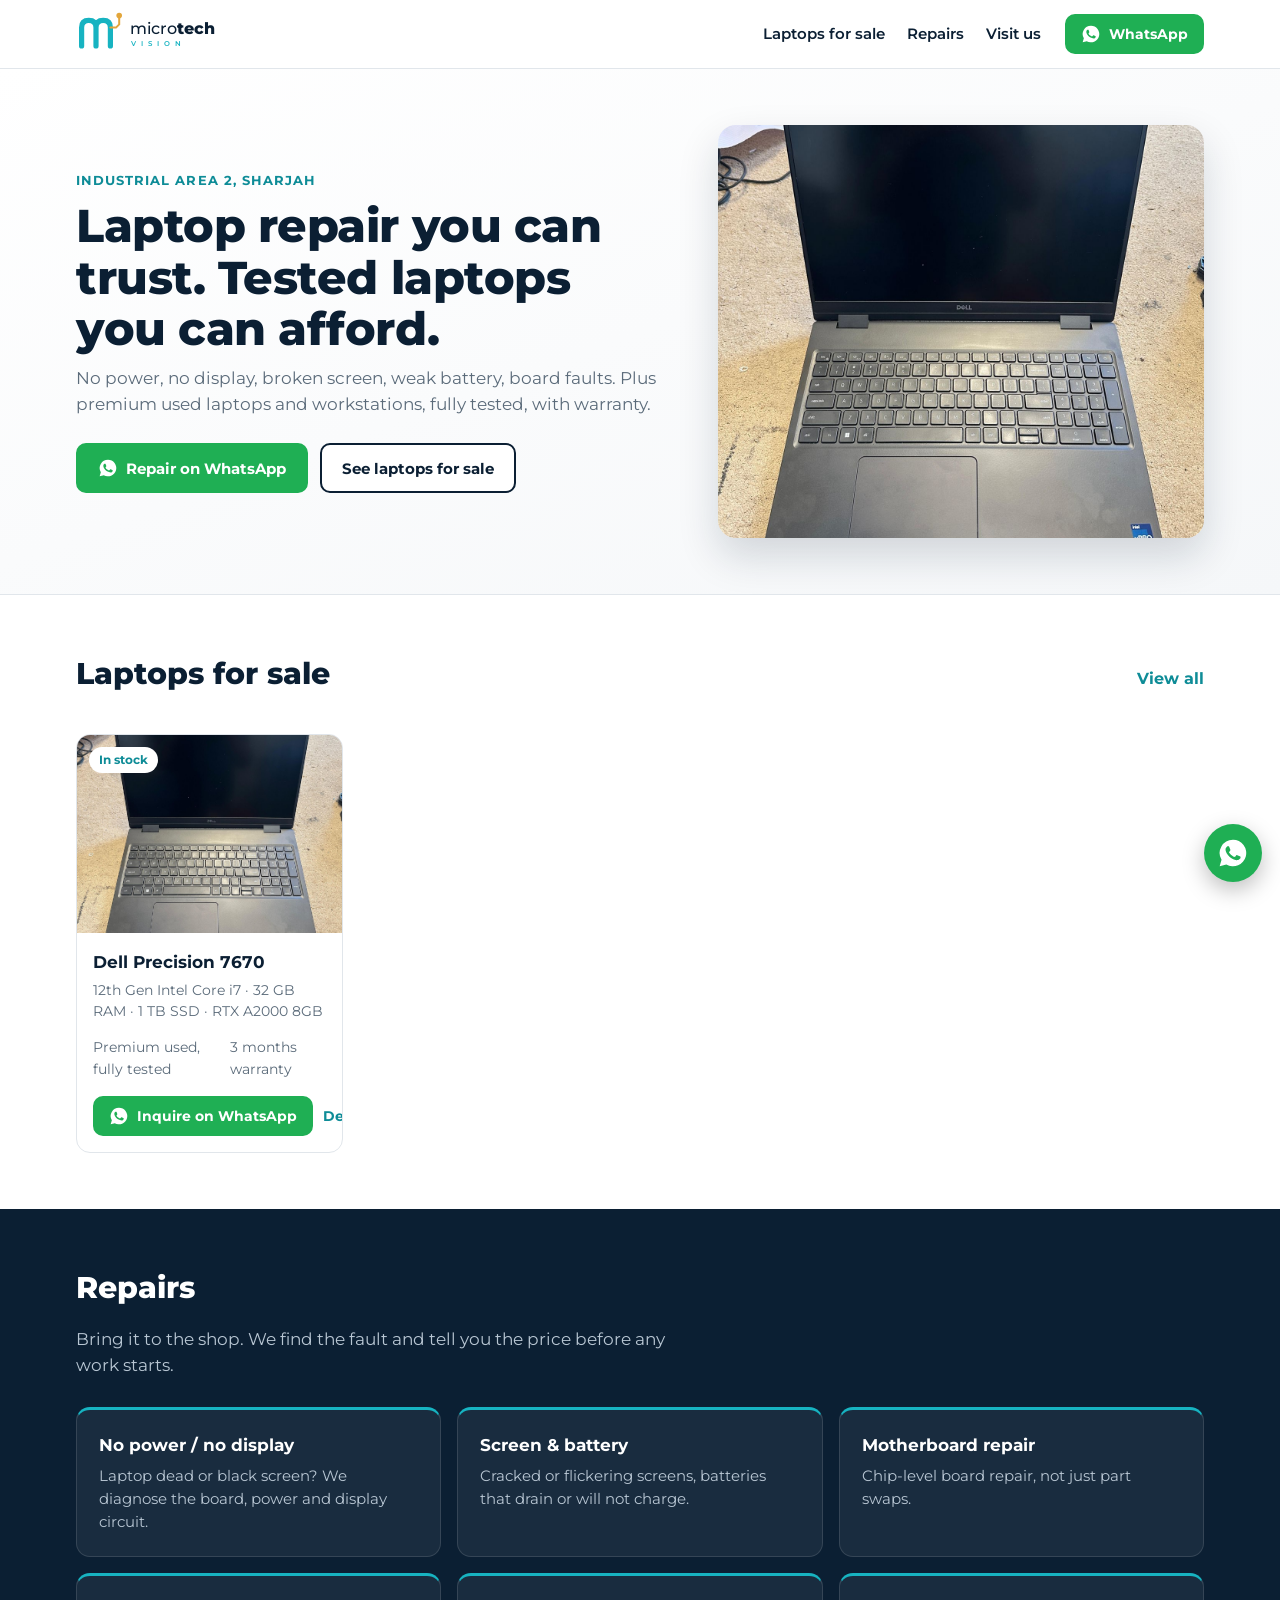
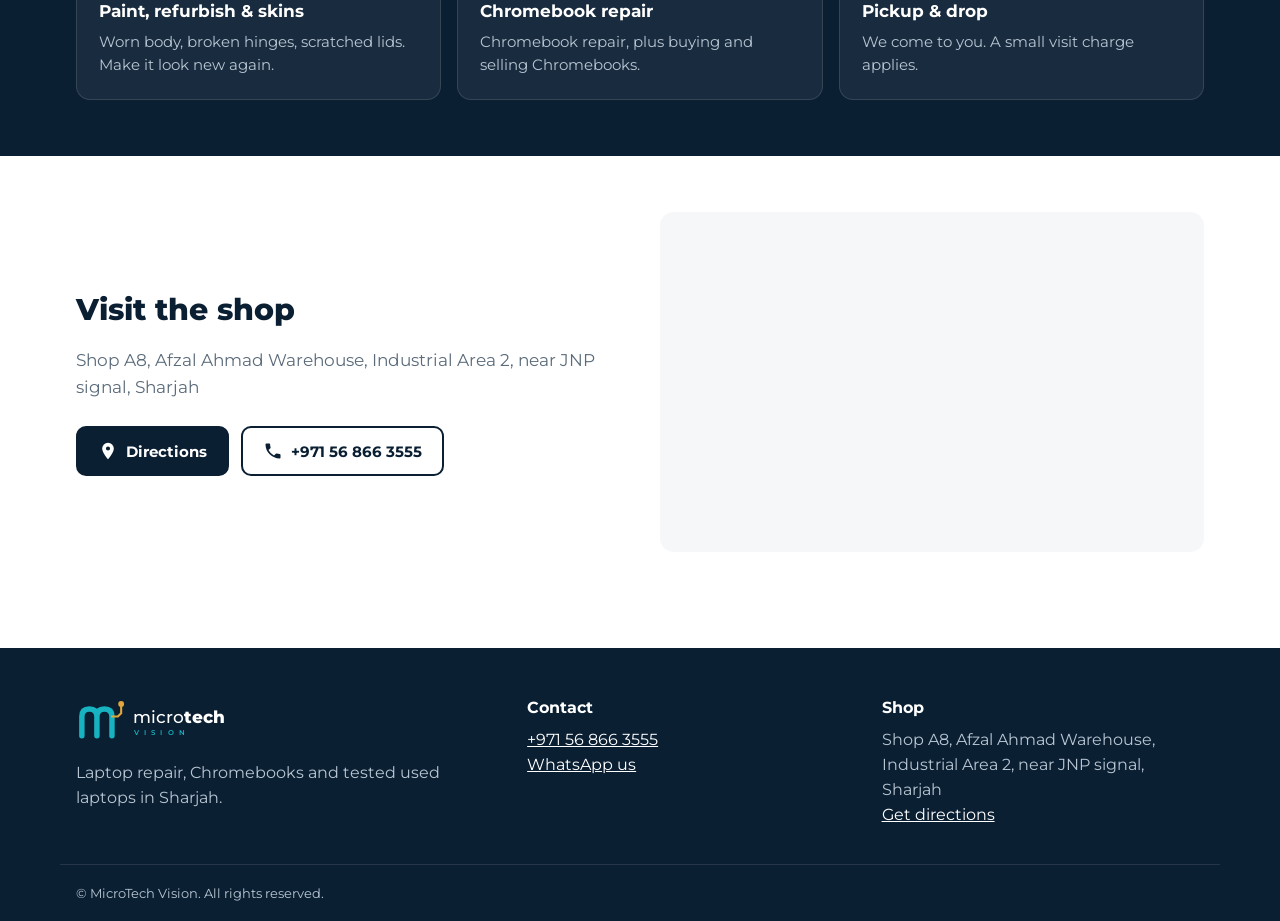
==== index.html @ c7291e0c "MicroTech Vision site: home, laptops catalogue, Dell Precision 7670 listing" ====
<!doctype html>
<html lang="en"><head>
<meta charset="utf-8"><meta name="viewport" content="width=device-width,initial-scale=1">
<title>MicroTech Vision | Laptop Repair &amp; Used Laptops in Sharjah</title>
<meta name="description" content="Laptop and Chromebook repair, motherboard work, refurbishing, and fully tested used laptops with warranty. Industrial Area 2, Sharjah.">
<link rel="canonical" href="https://microtechvision.store/">
<meta property="og:type" content="website"><meta property="og:site_name" content="MicroTech Vision">
<meta property="og:title" content="MicroTech Vision | Laptop Repair &amp; Used Laptops in Sharjah"><meta property="og:description" content="Laptop and Chromebook repair, motherboard work, refurbishing, and fully tested used laptops with warranty. Industrial Area 2, Sharjah.">
<meta property="og:url" content="https://microtechvision.store/"><meta property="og:image" content="https://microtechvision.store/img/og.png">
<meta name="twitter:card" content="summary_large_image">
<meta name="theme-color" content="#0B1F33">
<link rel="icon" href="img/favicon.svg" type="image/svg+xml">
<link rel="preconnect" href="https://fonts.googleapis.com"><link rel="preconnect" href="https://fonts.gstatic.com" crossorigin>
<link href="https://fonts.googleapis.com/css2?family=Montserrat:wght@400;500;600;700;800&display=swap" rel="stylesheet">
<link rel="stylesheet" href="style.css">
</head><body>
<header class="top"><div class="wrap bar">
<a href="index.html" class="brand"><svg class="logo" viewBox="0 0 380 110" role="img" aria-label="MicroTech Vision"><g transform="translate(0,5)"><path d="M14,90 V44 Q14,26 32,26 Q50,26 50,44 V90 M50,44 Q50,26 68,26 Q86,26 86,44 V90" fill="none" stroke="#17B3C1" stroke-width="13" stroke-linecap="round" stroke-linejoin="round"/><path d="M86,44 H100 L108,36 V18" fill="none" stroke="#E3A63B" stroke-width="5" stroke-linecap="round" stroke-linejoin="round"/><circle cx="108" cy="14" r="7" fill="#E3A63B"/></g><text x="136" y="64" font-family="Montserrat,sans-serif" font-size="40" fill="#0B1F33"><tspan font-weight="500">micro</tspan><tspan font-weight="800">tech</tspan></text><text x="138" y="94" font-family="Montserrat,sans-serif" font-weight="600" font-size="17" fill="#17B3C1" letter-spacing="12.5">VISION</text></svg></a>
<nav><a href="laptops/index.html">Laptops for sale</a><a href="index.html#repairs">Repairs</a><a href="index.html#visit">Visit us</a></nav>
<a class="btn wa small" href="https://wa.me/971568663555?text=Hi%20MicroTech%20Vision%2C%20I%20have%20a%20question."><svg viewBox="0 0 24 24"><path fill="currentColor" d="M12 2a10 10 0 0 0-8.6 15.1L2 22l5-1.3A10 10 0 1 0 12 2Zm5.3 14.1c-.2.6-1.3 1.2-1.8 1.2-.5.1-1 .2-3.3-.7-2.8-1.1-4.5-3.9-4.7-4.1-.1-.2-1.1-1.5-1.1-2.9s.7-2 1-2.3c.2-.3.5-.3.7-.3h.5c.2 0 .4 0 .6.5l.8 2c.1.1.1.3 0 .5l-.4.6-.4.4c-.1.1-.3.3-.1.6.2.3.7 1.2 1.6 1.9 1.1 1 2 1.3 2.3 1.4.3.1.5.1.6-.1l.9-1.1c.2-.3.4-.2.7-.1l1.9.9c.3.1.5.2.5.3.1.2.1.7-.1 1.3Z"/></svg>WhatsApp</a>
</div></header>

<section class="hero"><div class="wrap hgrid">
<div><p class="eyebrow">Industrial Area 2, Sharjah</p>
<h1>Laptop repair you can trust. Tested laptops you can afford.</h1>
<p class="lead">No power, no display, broken screen, weak battery, board faults. Plus premium used laptops and workstations, fully tested, with warranty.</p>
<div class="ctas"><a class="btn wa" href="https://wa.me/971568663555?text=Hi%20MicroTech%20Vision%2C%20my%20laptop%20needs%20repair."><svg viewBox="0 0 24 24"><path fill="currentColor" d="M12 2a10 10 0 0 0-8.6 15.1L2 22l5-1.3A10 10 0 1 0 12 2Zm5.3 14.1c-.2.6-1.3 1.2-1.8 1.2-.5.1-1 .2-3.3-.7-2.8-1.1-4.5-3.9-4.7-4.1-.1-.2-1.1-1.5-1.1-2.9s.7-2 1-2.3c.2-.3.5-.3.7-.3h.5c.2 0 .4 0 .6.5l.8 2c.1.1.1.3 0 .5l-.4.6-.4.4c-.1.1-.3.3-.1.6.2.3.7 1.2 1.6 1.9 1.1 1 2 1.3 2.3 1.4.3.1.5.1.6-.1l.9-1.1c.2-.3.4-.2.7-.1l1.9.9c.3.1.5.2.5.3.1.2.1.7-.1 1.3Z"/></svg>Repair on WhatsApp</a>
<a class="btn ghost" href="laptops/index.html">See laptops for sale</a></div></div>
<div class="himg"><img src="img/products/dell-precision-7670-sn19531/01.jpg" alt="Laptop at MicroTech Vision"></div>
</div></section>

<section class="wrap sec"><div class="shead"><h2>Laptops for sale</h2><a href="laptops/index.html">View all</a></div>
<div class="pgrid"><div class="pcard"><a class="plink" href="laptops/dell-precision-7670-sn19531/index.html">
<div class="pimg"><img src="img/products/dell-precision-7670-sn19531/01.jpg" alt="Dell Precision 7670" loading="lazy"><span class="badge">In stock</span></div>
<div class="pbody"><h3>Dell Precision 7670</h3><p>12th Gen Intel Core i7 · 32 GB RAM · 1 TB SSD · RTX A2000 8GB</p>
<div class="prow"><span>Premium used, fully tested</span><span>3 months warranty</span></div></div></a>
<div class="pcta"><a class="btn wa small" href="https://wa.me/971568663555?text=Hi%20MicroTech%20Vision%2C%20I%27m%20interested%20in%20the%20Dell%20Precision%207670%20%28SN%2019531%29.%20Please%20share%20the%20price%20and%20details.%20https%3A//microtechvision.store/laptops/dell-precision-7670-sn19531/"><svg viewBox="0 0 24 24"><path fill="currentColor" d="M12 2a10 10 0 0 0-8.6 15.1L2 22l5-1.3A10 10 0 1 0 12 2Zm5.3 14.1c-.2.6-1.3 1.2-1.8 1.2-.5.1-1 .2-3.3-.7-2.8-1.1-4.5-3.9-4.7-4.1-.1-.2-1.1-1.5-1.1-2.9s.7-2 1-2.3c.2-.3.5-.3.7-.3h.5c.2 0 .4 0 .6.5l.8 2c.1.1.1.3 0 .5l-.4.6-.4.4c-.1.1-.3.3-.1.6.2.3.7 1.2 1.6 1.9 1.1 1 2 1.3 2.3 1.4.3.1.5.1.6-.1l.9-1.1c.2-.3.4-.2.7-.1l1.9.9c.3.1.5.2.5.3.1.2.1.7-.1 1.3Z"/></svg>Inquire on WhatsApp</a><a class="more" href="laptops/dell-precision-7670-sn19531/index.html">Details</a></div></div></div></section>

<section id="repairs" class="band"><div class="wrap sec"><h2>Repairs</h2>
<p class="lead">Bring it to the shop. We find the fault and tell you the price before any work starts.</p>
<div class="sgrid"><div class="svc"><h3>No power / no display</h3><p>Laptop dead or black screen? We diagnose the board, power and display circuit.</p></div><div class="svc"><h3>Screen & battery</h3><p>Cracked or flickering screens, batteries that drain or will not charge.</p></div><div class="svc"><h3>Motherboard repair</h3><p>Chip-level board repair, not just part swaps.</p></div><div class="svc"><h3>Paint, refurbish & skins</h3><p>Worn body, broken hinges, scratched lids. Make it look new again.</p></div><div class="svc"><h3>Chromebook repair</h3><p>Chromebook repair, plus buying and selling Chromebooks.</p></div><div class="svc"><h3>Pickup & drop</h3><p>We come to you. A small visit charge applies.</p></div></div></div></section>

<section id="visit" class="wrap sec vgrid">
<div><h2>Visit the shop</h2><p class="lead">Shop A8, Afzal Ahmad Warehouse, Industrial Area 2, near JNP signal, Sharjah</p>
<div class="ctas"><a class="btn" href="https://www.google.com/maps/search/?api=1&query=25.3161052,55.4091844"><svg viewBox="0 0 24 24"><path fill="currentColor" d="M12 2a7 7 0 0 0-7 7c0 5.2 7 13 7 13s7-7.8 7-13a7 7 0 0 0-7-7Zm0 9.5A2.5 2.5 0 1 1 12 6.5a2.5 2.5 0 0 1 0 5Z"/></svg>Directions</a><a class="btn ghost" href="tel:+971568663555"><svg viewBox="0 0 24 24"><path fill="currentColor" d="M6.6 10.8a15.1 15.1 0 0 0 6.6 6.6l2.2-2.2c.3-.3.7-.4 1-.2 1.1.4 2.3.6 3.6.6.6 0 1 .4 1 1V20c0 .6-.4 1-1 1A17 17 0 0 1 3 4c0-.6.4-1 1-1h3.5c.6 0 1 .4 1 1 0 1.3.2 2.5.6 3.6.1.3 0 .7-.2 1l-2.3 2.2Z"/></svg>+971 56 866 3555</a></div></div>
<iframe class="map" src="https://maps.google.com/maps?q=25.3161052,55.4091844&z=16&output=embed" loading="lazy" title="Map to MicroTech Vision"></iframe>
</section>
<footer class="foot"><div class="wrap fgrid">
<div><svg class="logo" viewBox="0 0 380 110" role="img" aria-label="MicroTech Vision"><g transform="translate(0,5)"><path d="M14,90 V44 Q14,26 32,26 Q50,26 50,44 V90 M50,44 Q50,26 68,26 Q86,26 86,44 V90" fill="none" stroke="#17B3C1" stroke-width="13" stroke-linecap="round" stroke-linejoin="round"/><path d="M86,44 H100 L108,36 V18" fill="none" stroke="#E3A63B" stroke-width="5" stroke-linecap="round" stroke-linejoin="round"/><circle cx="108" cy="14" r="7" fill="#E3A63B"/></g><text x="136" y="64" font-family="Montserrat,sans-serif" font-size="40" fill="#fff"><tspan font-weight="500">micro</tspan><tspan font-weight="800">tech</tspan></text><text x="138" y="94" font-family="Montserrat,sans-serif" font-weight="600" font-size="17" fill="#17B3C1" letter-spacing="12.5">VISION</text></svg><p>Laptop repair, Chromebooks and tested used laptops in Sharjah.</p></div>
<div><h4>Contact</h4><p><a href="tel:+971568663555">+971 56 866 3555</a><br><a href="https://wa.me/971568663555?text=Hi%20MicroTech%20Vision">WhatsApp us</a></p></div>
<div><h4>Shop</h4><p>Shop A8, Afzal Ahmad Warehouse, Industrial Area 2, near JNP signal, Sharjah<br><a href="https://www.google.com/maps/search/?api=1&query=25.3161052,55.4091844">Get directions</a></p></div>
</div><div class="wrap fine">&copy; MicroTech Vision. All rights reserved.</div></footer>
<a class="fab" href="https://wa.me/971568663555?text=Hi%20MicroTech%20Vision" aria-label="WhatsApp"><svg viewBox="0 0 24 24"><path fill="currentColor" d="M12 2a10 10 0 0 0-8.6 15.1L2 22l5-1.3A10 10 0 1 0 12 2Zm5.3 14.1c-.2.6-1.3 1.2-1.8 1.2-.5.1-1 .2-3.3-.7-2.8-1.1-4.5-3.9-4.7-4.1-.1-.2-1.1-1.5-1.1-2.9s.7-2 1-2.3c.2-.3.5-.3.7-.3h.5c.2 0 .4 0 .6.5l.8 2c.1.1.1.3 0 .5l-.4.6-.4.4c-.1.1-.3.3-.1.6.2.3.7 1.2 1.6 1.9 1.1 1 2 1.3 2.3 1.4.3.1.5.1.6-.1l.9-1.1c.2-.3.4-.2.7-.1l1.9.9c.3.1.5.2.5.3.1.2.1.7-.1 1.3Z"/></svg></a>
</body></html>
---- style.css ----
:root{--navy:#0B1F33;--teal:#17B3C1;--teal-d:#0E8C97;--gold:#E3A63B;--ink:#0B1F33;--muted:#5B6B7A;--line:#E1E6EB;--bg:#F5F7F9;--wa:#1FAF54}
*{box-sizing:border-box;margin:0;padding:0}
html{scroll-behavior:smooth}
body{font-family:Montserrat,system-ui,sans-serif;color:var(--ink);background:#fff;line-height:1.55;-webkit-font-smoothing:antialiased}
img{max-width:100%;display:block}
a{color:var(--teal-d)}
.wrap{max-width:1160px;margin:0 auto;padding:0 16px}
.sec{padding:56px 16px}
h1{font-size:clamp(28px,4.4vw,46px);line-height:1.12;font-weight:800;letter-spacing:-.01em}
h2{font-size:clamp(22px,2.8vw,30px);font-weight:800;margin-bottom:14px}
h3{font-size:17px;font-weight:700}
.lead{color:var(--muted);font-size:17px;max-width:620px;margin-top:10px}
.eyebrow{color:var(--teal-d);font-weight:700;font-size:13px;letter-spacing:.08em;text-transform:uppercase;margin-bottom:10px}

/* header */
.top{position:sticky;top:0;z-index:20;background:rgba(255,255,255,.96);backdrop-filter:blur(6px);border-bottom:1px solid var(--line)}
.bar{display:flex;align-items:center;gap:24px;height:68px}
.brand .logo{height:44px;width:auto}
nav{display:flex;gap:22px;margin-left:auto}
nav a{color:var(--ink);text-decoration:none;font-weight:600;font-size:15px}
nav a:hover{color:var(--teal-d)}

/* buttons */
.btn{display:inline-flex;align-items:center;justify-content:center;gap:8px;padding:13px 20px;border-radius:10px;font:700 15px Montserrat,sans-serif;text-decoration:none;border:2px solid var(--navy);background:var(--navy);color:#fff;cursor:pointer;white-space:nowrap}
.btn svg{width:20px;height:20px;flex:none}
.btn.wa{background:var(--wa);border-color:var(--wa)}
.btn.ghost{background:#fff;color:var(--navy)}
.btn.small{padding:8px 14px;font-size:14px}
.btn:hover{filter:brightness(1.08)}
.ctas{display:flex;flex-wrap:wrap;gap:12px;margin-top:26px}

/* hero */
.hero{background:linear-gradient(160deg,#fff 0%,var(--bg) 100%);border-bottom:1px solid var(--line)}
.hgrid{display:grid;grid-template-columns:1.1fr .9fr;gap:48px;align-items:center;padding:56px 16px}
.himg img{border-radius:18px;aspect-ratio:4/3.4;object-fit:cover;width:100%;box-shadow:0 18px 40px rgba(11,31,51,.16)}

/* products */
.shead{display:flex;justify-content:space-between;align-items:baseline}
.shead a{font-weight:700;text-decoration:none}
.pgrid{display:grid;grid-template-columns:repeat(auto-fill,minmax(260px,1fr));gap:20px;margin-top:22px}
.pcard{border:1px solid var(--line);border-radius:14px;overflow:hidden;text-decoration:none;color:inherit;background:#fff;transition:box-shadow .2s,transform .2s}
.pcard:hover{box-shadow:0 12px 28px rgba(11,31,51,.12);transform:translateY(-2px)}
.plink{display:block;text-decoration:none;color:inherit}
.pcta{display:flex;align-items:center;justify-content:space-between;gap:10px;padding:0 16px 16px}
.pcta .more{font-weight:700;font-size:14px;text-decoration:none}
.pimg{position:relative;aspect-ratio:4/3;background:var(--bg)}
.pimg img{width:100%;height:100%;object-fit:cover}
.badge{display:inline-block;background:#E5F7F8;color:var(--teal-d);font-weight:700;font-size:12px;padding:4px 10px;border-radius:20px}
.pimg .badge{position:absolute;top:12px;left:12px;background:#fff}
.badge.sold{background:#FDECEC;color:#B42318}
.pbody{padding:16px}
.pbody p{color:var(--muted);font-size:14px;margin-top:4px}
.prow{display:flex;justify-content:space-between;align-items:center;margin-top:14px;font-size:14px}
.prow b{font-size:17px;white-space:nowrap}
.prow span{color:var(--muted)}

/* services */
.band{background:var(--navy);color:#fff}
.band .lead{color:#B8C6D3}
.sgrid{display:grid;grid-template-columns:repeat(3,1fr);gap:16px;margin-top:28px}
.svc{background:rgba(255,255,255,.06);border:1px solid rgba(255,255,255,.12);border-radius:14px;padding:22px;border-top:3px solid var(--teal)}
.svc p{color:#B8C6D3;font-size:15px;margin-top:6px}

/* visit */
.vgrid{display:grid;grid-template-columns:1fr 1fr;gap:40px;align-items:center}
.map{width:100%;height:340px;border:0;border-radius:14px;background:var(--bg)}

/* product page */
.pd{display:grid;grid-template-columns:1.05fr .95fr;gap:44px;align-items:start}
.gallery{position:sticky;top:88px}
#main{width:100%;aspect-ratio:1/1;object-fit:contain;background:var(--bg);border-radius:14px;border:1px solid var(--line)}
.thumbs{display:grid;grid-template-columns:repeat(8,1fr);gap:8px;margin-top:10px}
.thumbs button{border:1px solid var(--line);border-radius:8px;overflow:hidden;padding:0;cursor:pointer;background:none;aspect-ratio:1}
.thumbs img{width:100%;height:100%;object-fit:cover}
.subt{color:var(--muted);font-size:17px;margin-top:8px}
.pricebox{display:flex;align-items:center;gap:14px;margin:20px 0 6px}
.pricebox b{font-size:28px}
.ticks{list-style:none;margin:14px 0 22px}
.ticks li{padding-left:28px;position:relative;margin:7px 0;font-weight:500}
.ticks li:before{content:"";position:absolute;left:0;top:4px;width:16px;height:16px;border-radius:50%;background:var(--teal) url("data:image/svg+xml,%3Csvg xmlns='http://www.w3.org/2000/svg' viewBox='0 0 16 16'%3E%3Cpath d='M4 8.5l2.5 2.5L12 5.5' stroke='%23fff' stroke-width='2' fill='none'/%3E%3C/svg%3E")}
.actions{display:grid;grid-template-columns:1fr 1fr;gap:10px;margin-bottom:34px}
.actions .wa{grid-column:1/-1;font-size:17px;padding:16px}
.info h2{font-size:20px;margin-top:8px}
.specs{width:100%;border-collapse:collapse;margin-bottom:28px;font-size:15px}
.specs th,.specs td{text-align:left;padding:11px 12px;border-bottom:1px solid var(--line);vertical-align:top}
.specs th{width:38%;color:var(--muted);font-weight:600}
.info>p{color:var(--muted)}
.stick{display:none}

/* footer */
.foot{background:var(--navy);color:#B8C6D3;margin-top:40px;padding:48px 0 0}
.foot .logo{height:46px;width:auto;margin-bottom:12px}
.fgrid{display:grid;grid-template-columns:1.3fr 1fr 1fr;gap:32px}
.foot h4{color:#fff;margin-bottom:8px}
.foot a{color:#fff}
.fine{border-top:1px solid rgba(255,255,255,.1);margin-top:36px;padding:18px 16px;font-size:13px}
.fab{position:fixed;right:18px;bottom:18px;width:58px;height:58px;border-radius:50%;background:var(--wa);color:#fff;display:flex;align-items:center;justify-content:center;box-shadow:0 8px 22px rgba(0,0,0,.25);z-index:30}
.fab svg{width:32px;height:32px}

@media (max-width:860px){
 nav{display:none}
 .bar{justify-content:space-between}
 .brand .logo{height:38px}
 .hgrid,.vgrid,.pd{grid-template-columns:1fr;gap:28px}
 .hgrid{padding:36px 16px}
 .sec{padding:40px 16px}
 .sgrid{grid-template-columns:1fr}
 .fgrid{grid-template-columns:1fr}
 .gallery{position:static}
 .thumbs{grid-template-columns:repeat(4,1fr)}
 .actions{grid-template-columns:1fr 1fr}
 .stick{display:grid;grid-template-columns:2fr 1fr;gap:8px;position:fixed;left:0;right:0;bottom:0;padding:10px 12px;background:#fff;border-top:1px solid var(--line);z-index:25}
 body:has(.stick) .fab{display:none}
 body:has(.stick) .foot{padding-bottom:70px}
}
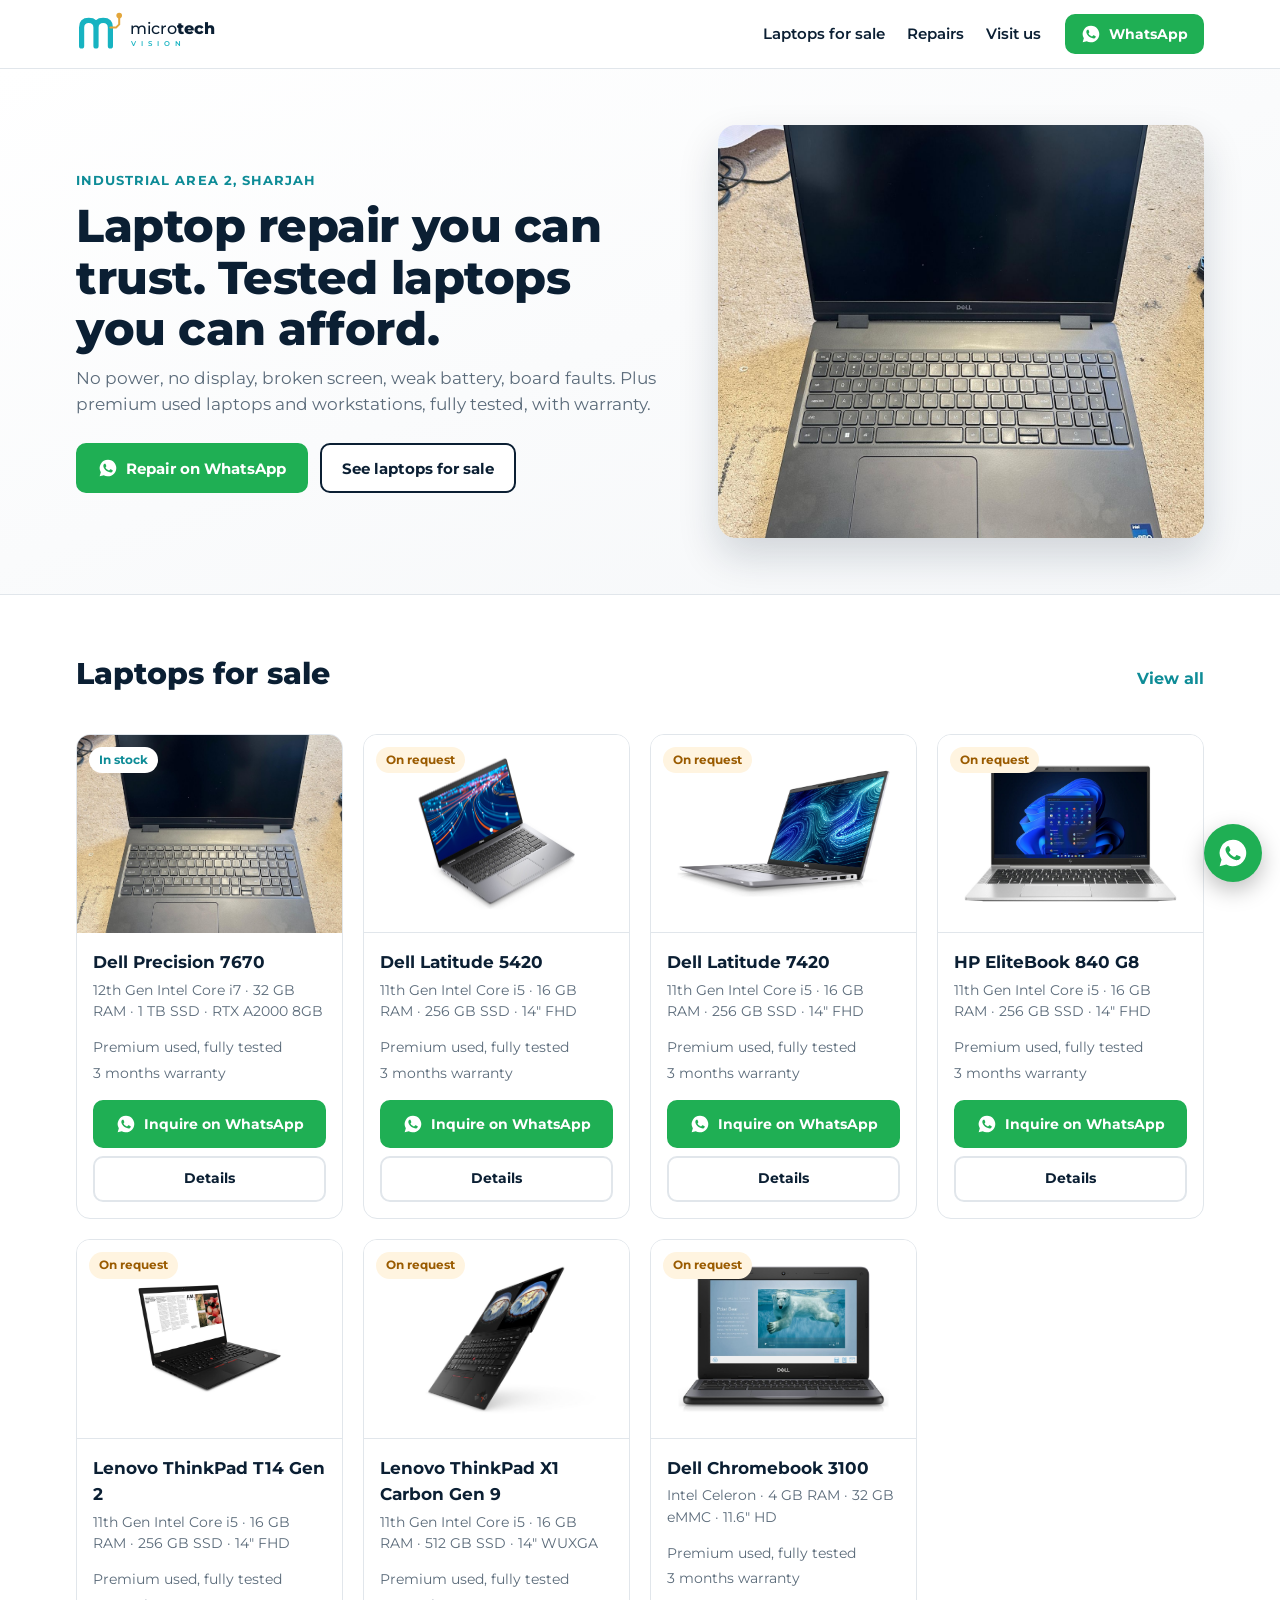
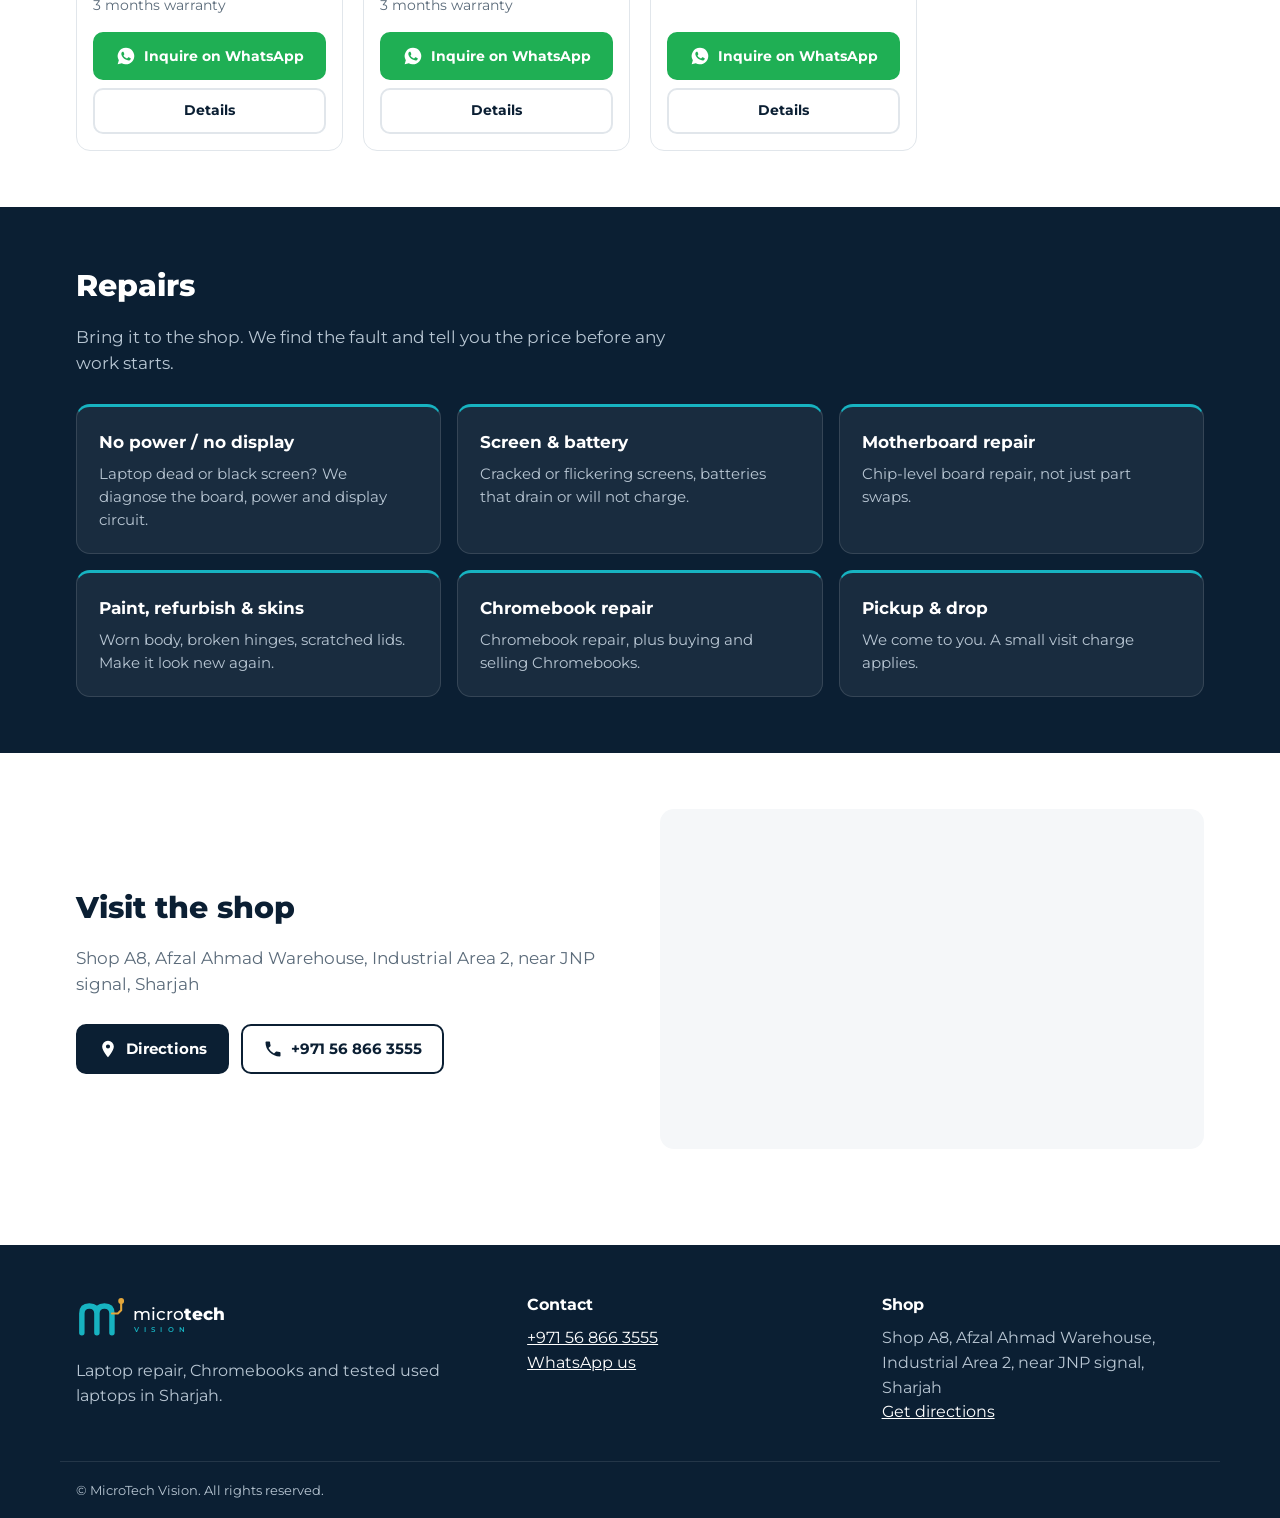
==== commit 09b219c6: "Add 6 on-request models, battery info on 7670, price/badge wrap fix" ====
--- a/index.html
+++ b/index.html
@@ -34,7 +34,31 @@
 <div class="pimg"><img src="img/products/dell-precision-7670-sn19531/01.jpg" alt="Dell Precision 7670" loading="lazy"><span class="badge">In stock</span></div>
 <div class="pbody"><h3>Dell Precision 7670</h3><p>12th Gen Intel Core i7 · 32 GB RAM · 1 TB SSD · RTX A2000 8GB</p>
 <div class="prow"><span>Premium used, fully tested</span><span>3 months warranty</span></div></div></a>
-<div class="pcta"><a class="btn wa small" href="https://wa.me/971568663555?text=Hi%20MicroTech%20Vision%2C%20I%27m%20interested%20in%20the%20Dell%20Precision%207670%20%28SN%2019531%29.%20Please%20share%20the%20price%20and%20details.%20https%3A//microtechvision.store/laptops/dell-precision-7670-sn19531/"><svg viewBox="0 0 24 24"><path fill="currentColor" d="M12 2a10 10 0 0 0-8.6 15.1L2 22l5-1.3A10 10 0 1 0 12 2Zm5.3 14.1c-.2.6-1.3 1.2-1.8 1.2-.5.1-1 .2-3.3-.7-2.8-1.1-4.5-3.9-4.7-4.1-.1-.2-1.1-1.5-1.1-2.9s.7-2 1-2.3c.2-.3.5-.3.7-.3h.5c.2 0 .4 0 .6.5l.8 2c.1.1.1.3 0 .5l-.4.6-.4.4c-.1.1-.3.3-.1.6.2.3.7 1.2 1.6 1.9 1.1 1 2 1.3 2.3 1.4.3.1.5.1.6-.1l.9-1.1c.2-.3.4-.2.7-.1l1.9.9c.3.1.5.2.5.3.1.2.1.7-.1 1.3Z"/></svg>Inquire on WhatsApp</a><a class="more" href="laptops/dell-precision-7670-sn19531/index.html">Details</a></div></div></div></section>
+<div class="pcta"><a class="btn wa small" href="https://wa.me/971568663555?text=Hi%20MicroTech%20Vision%2C%20I%27m%20interested%20in%20the%20Dell%20Precision%207670%20%28SN%2019531%29.%20Please%20share%20the%20price%20and%20details.%20https%3A//microtechvision.store/laptops/dell-precision-7670-sn19531/"><svg viewBox="0 0 24 24"><path fill="currentColor" d="M12 2a10 10 0 0 0-8.6 15.1L2 22l5-1.3A10 10 0 1 0 12 2Zm5.3 14.1c-.2.6-1.3 1.2-1.8 1.2-.5.1-1 .2-3.3-.7-2.8-1.1-4.5-3.9-4.7-4.1-.1-.2-1.1-1.5-1.1-2.9s.7-2 1-2.3c.2-.3.5-.3.7-.3h.5c.2 0 .4 0 .6.5l.8 2c.1.1.1.3 0 .5l-.4.6-.4.4c-.1.1-.3.3-.1.6.2.3.7 1.2 1.6 1.9 1.1 1 2 1.3 2.3 1.4.3.1.5.1.6-.1l.9-1.1c.2-.3.4-.2.7-.1l1.9.9c.3.1.5.2.5.3.1.2.1.7-.1 1.3Z"/></svg>Inquire on WhatsApp</a><a class="more" href="laptops/dell-precision-7670-sn19531/index.html">Details</a></div></div><div class="pcard"><a class="plink" href="laptops/dell-latitude-5420/index.html">
+<div class="pimg contain"><img src="img/products/dell-latitude-5420/01.jpg" alt="Dell Latitude 5420" loading="lazy"><span class="badge req">On request</span></div>
+<div class="pbody"><h3>Dell Latitude 5420</h3><p>11th Gen Intel Core i5 · 16 GB RAM · 256 GB SSD · 14&quot; FHD</p>
+<div class="prow"><span>Premium used, fully tested</span><span>3 months warranty</span></div></div></a>
+<div class="pcta"><a class="btn wa small" href="https://wa.me/971568663555?text=Hi%20MicroTech%20Vision%2C%20I%27m%20interested%20in%20a%20Dell%20Latitude%205420.%20Is%20one%20available%3F%20Please%20share%20the%20price%20and%20specs.%20https%3A//microtechvision.store/laptops/dell-latitude-5420/"><svg viewBox="0 0 24 24"><path fill="currentColor" d="M12 2a10 10 0 0 0-8.6 15.1L2 22l5-1.3A10 10 0 1 0 12 2Zm5.3 14.1c-.2.6-1.3 1.2-1.8 1.2-.5.1-1 .2-3.3-.7-2.8-1.1-4.5-3.9-4.7-4.1-.1-.2-1.1-1.5-1.1-2.9s.7-2 1-2.3c.2-.3.5-.3.7-.3h.5c.2 0 .4 0 .6.5l.8 2c.1.1.1.3 0 .5l-.4.6-.4.4c-.1.1-.3.3-.1.6.2.3.7 1.2 1.6 1.9 1.1 1 2 1.3 2.3 1.4.3.1.5.1.6-.1l.9-1.1c.2-.3.4-.2.7-.1l1.9.9c.3.1.5.2.5.3.1.2.1.7-.1 1.3Z"/></svg>Inquire on WhatsApp</a><a class="more" href="laptops/dell-latitude-5420/index.html">Details</a></div></div><div class="pcard"><a class="plink" href="laptops/dell-latitude-7420/index.html">
+<div class="pimg contain"><img src="img/products/dell-latitude-7420/01.jpg" alt="Dell Latitude 7420" loading="lazy"><span class="badge req">On request</span></div>
+<div class="pbody"><h3>Dell Latitude 7420</h3><p>11th Gen Intel Core i5 · 16 GB RAM · 256 GB SSD · 14&quot; FHD</p>
+<div class="prow"><span>Premium used, fully tested</span><span>3 months warranty</span></div></div></a>
+<div class="pcta"><a class="btn wa small" href="https://wa.me/971568663555?text=Hi%20MicroTech%20Vision%2C%20I%27m%20interested%20in%20a%20Dell%20Latitude%207420.%20Is%20one%20available%3F%20Please%20share%20the%20price%20and%20specs.%20https%3A//microtechvision.store/laptops/dell-latitude-7420/"><svg viewBox="0 0 24 24"><path fill="currentColor" d="M12 2a10 10 0 0 0-8.6 15.1L2 22l5-1.3A10 10 0 1 0 12 2Zm5.3 14.1c-.2.6-1.3 1.2-1.8 1.2-.5.1-1 .2-3.3-.7-2.8-1.1-4.5-3.9-4.7-4.1-.1-.2-1.1-1.5-1.1-2.9s.7-2 1-2.3c.2-.3.5-.3.7-.3h.5c.2 0 .4 0 .6.5l.8 2c.1.1.1.3 0 .5l-.4.6-.4.4c-.1.1-.3.3-.1.6.2.3.7 1.2 1.6 1.9 1.1 1 2 1.3 2.3 1.4.3.1.5.1.6-.1l.9-1.1c.2-.3.4-.2.7-.1l1.9.9c.3.1.5.2.5.3.1.2.1.7-.1 1.3Z"/></svg>Inquire on WhatsApp</a><a class="more" href="laptops/dell-latitude-7420/index.html">Details</a></div></div><div class="pcard"><a class="plink" href="laptops/hp-elitebook-840-g8/index.html">
+<div class="pimg contain"><img src="img/products/hp-elitebook-840-g8/01.jpg" alt="HP EliteBook 840 G8" loading="lazy"><span class="badge req">On request</span></div>
+<div class="pbody"><h3>HP EliteBook 840 G8</h3><p>11th Gen Intel Core i5 · 16 GB RAM · 256 GB SSD · 14&quot; FHD</p>
+<div class="prow"><span>Premium used, fully tested</span><span>3 months warranty</span></div></div></a>
+<div class="pcta"><a class="btn wa small" href="https://wa.me/971568663555?text=Hi%20MicroTech%20Vision%2C%20I%27m%20interested%20in%20a%20HP%20EliteBook%20840%20G8.%20Is%20one%20available%3F%20Please%20share%20the%20price%20and%20specs.%20https%3A//microtechvision.store/laptops/hp-elitebook-840-g8/"><svg viewBox="0 0 24 24"><path fill="currentColor" d="M12 2a10 10 0 0 0-8.6 15.1L2 22l5-1.3A10 10 0 1 0 12 2Zm5.3 14.1c-.2.6-1.3 1.2-1.8 1.2-.5.1-1 .2-3.3-.7-2.8-1.1-4.5-3.9-4.7-4.1-.1-.2-1.1-1.5-1.1-2.9s.7-2 1-2.3c.2-.3.5-.3.7-.3h.5c.2 0 .4 0 .6.5l.8 2c.1.1.1.3 0 .5l-.4.6-.4.4c-.1.1-.3.3-.1.6.2.3.7 1.2 1.6 1.9 1.1 1 2 1.3 2.3 1.4.3.1.5.1.6-.1l.9-1.1c.2-.3.4-.2.7-.1l1.9.9c.3.1.5.2.5.3.1.2.1.7-.1 1.3Z"/></svg>Inquire on WhatsApp</a><a class="more" href="laptops/hp-elitebook-840-g8/index.html">Details</a></div></div><div class="pcard"><a class="plink" href="laptops/lenovo-thinkpad-t14-gen2/index.html">
+<div class="pimg contain"><img src="img/products/lenovo-thinkpad-t14-gen2/01.jpg" alt="Lenovo ThinkPad T14 Gen 2" loading="lazy"><span class="badge req">On request</span></div>
+<div class="pbody"><h3>Lenovo ThinkPad T14 Gen 2</h3><p>11th Gen Intel Core i5 · 16 GB RAM · 256 GB SSD · 14&quot; FHD</p>
+<div class="prow"><span>Premium used, fully tested</span><span>3 months warranty</span></div></div></a>
+<div class="pcta"><a class="btn wa small" href="https://wa.me/971568663555?text=Hi%20MicroTech%20Vision%2C%20I%27m%20interested%20in%20a%20Lenovo%20ThinkPad%20T14%20Gen%202.%20Is%20one%20available%3F%20Please%20share%20the%20price%20and%20specs.%20https%3A//microtechvision.store/laptops/lenovo-thinkpad-t14-gen2/"><svg viewBox="0 0 24 24"><path fill="currentColor" d="M12 2a10 10 0 0 0-8.6 15.1L2 22l5-1.3A10 10 0 1 0 12 2Zm5.3 14.1c-.2.6-1.3 1.2-1.8 1.2-.5.1-1 .2-3.3-.7-2.8-1.1-4.5-3.9-4.7-4.1-.1-.2-1.1-1.5-1.1-2.9s.7-2 1-2.3c.2-.3.5-.3.7-.3h.5c.2 0 .4 0 .6.5l.8 2c.1.1.1.3 0 .5l-.4.6-.4.4c-.1.1-.3.3-.1.6.2.3.7 1.2 1.6 1.9 1.1 1 2 1.3 2.3 1.4.3.1.5.1.6-.1l.9-1.1c.2-.3.4-.2.7-.1l1.9.9c.3.1.5.2.5.3.1.2.1.7-.1 1.3Z"/></svg>Inquire on WhatsApp</a><a class="more" href="laptops/lenovo-thinkpad-t14-gen2/index.html">Details</a></div></div><div class="pcard"><a class="plink" href="laptops/lenovo-thinkpad-x1-carbon-gen9/index.html">
+<div class="pimg contain"><img src="img/products/lenovo-thinkpad-x1-carbon-gen9/01.jpg" alt="Lenovo ThinkPad X1 Carbon Gen 9" loading="lazy"><span class="badge req">On request</span></div>
+<div class="pbody"><h3>Lenovo ThinkPad X1 Carbon Gen 9</h3><p>11th Gen Intel Core i5 · 16 GB RAM · 512 GB SSD · 14&quot; WUXGA</p>
+<div class="prow"><span>Premium used, fully tested</span><span>3 months warranty</span></div></div></a>
+<div class="pcta"><a class="btn wa small" href="https://wa.me/971568663555?text=Hi%20MicroTech%20Vision%2C%20I%27m%20interested%20in%20a%20Lenovo%20ThinkPad%20X1%20Carbon%20Gen%209.%20Is%20one%20available%3F%20Please%20share%20the%20price%20and%20specs.%20https%3A//microtechvision.store/laptops/lenovo-thinkpad-x1-carbon-gen9/"><svg viewBox="0 0 24 24"><path fill="currentColor" d="M12 2a10 10 0 0 0-8.6 15.1L2 22l5-1.3A10 10 0 1 0 12 2Zm5.3 14.1c-.2.6-1.3 1.2-1.8 1.2-.5.1-1 .2-3.3-.7-2.8-1.1-4.5-3.9-4.7-4.1-.1-.2-1.1-1.5-1.1-2.9s.7-2 1-2.3c.2-.3.5-.3.7-.3h.5c.2 0 .4 0 .6.5l.8 2c.1.1.1.3 0 .5l-.4.6-.4.4c-.1.1-.3.3-.1.6.2.3.7 1.2 1.6 1.9 1.1 1 2 1.3 2.3 1.4.3.1.5.1.6-.1l.9-1.1c.2-.3.4-.2.7-.1l1.9.9c.3.1.5.2.5.3.1.2.1.7-.1 1.3Z"/></svg>Inquire on WhatsApp</a><a class="more" href="laptops/lenovo-thinkpad-x1-carbon-gen9/index.html">Details</a></div></div><div class="pcard"><a class="plink" href="laptops/dell-chromebook-3100/index.html">
+<div class="pimg contain"><img src="img/products/dell-chromebook-3100/01.jpg" alt="Dell Chromebook 3100" loading="lazy"><span class="badge req">On request</span></div>
+<div class="pbody"><h3>Dell Chromebook 3100</h3><p>Intel Celeron · 4 GB RAM · 32 GB eMMC · 11.6&quot; HD</p>
+<div class="prow"><span>Premium used, fully tested</span><span>3 months warranty</span></div></div></a>
+<div class="pcta"><a class="btn wa small" href="https://wa.me/971568663555?text=Hi%20MicroTech%20Vision%2C%20I%27m%20interested%20in%20a%20Dell%20Chromebook%203100.%20Is%20one%20available%3F%20Please%20share%20the%20price%20and%20specs.%20https%3A//microtechvision.store/laptops/dell-chromebook-3100/"><svg viewBox="0 0 24 24"><path fill="currentColor" d="M12 2a10 10 0 0 0-8.6 15.1L2 22l5-1.3A10 10 0 1 0 12 2Zm5.3 14.1c-.2.6-1.3 1.2-1.8 1.2-.5.1-1 .2-3.3-.7-2.8-1.1-4.5-3.9-4.7-4.1-.1-.2-1.1-1.5-1.1-2.9s.7-2 1-2.3c.2-.3.5-.3.7-.3h.5c.2 0 .4 0 .6.5l.8 2c.1.1.1.3 0 .5l-.4.6-.4.4c-.1.1-.3.3-.1.6.2.3.7 1.2 1.6 1.9 1.1 1 2 1.3 2.3 1.4.3.1.5.1.6-.1l.9-1.1c.2-.3.4-.2.7-.1l1.9.9c.3.1.5.2.5.3.1.2.1.7-.1 1.3Z"/></svg>Inquire on WhatsApp</a><a class="more" href="laptops/dell-chromebook-3100/index.html">Details</a></div></div></div></section>
 
 <section id="repairs" class="band"><div class="wrap sec"><h2>Repairs</h2>
 <p class="lead">Bring it to the shop. We find the fault and tell you the price before any work starts.</p>
--- a/style.css
+++ b/style.css
@@ -41,16 +41,23 @@
 .pcard{border:1px solid var(--line);border-radius:14px;overflow:hidden;text-decoration:none;color:inherit;background:#fff;transition:box-shadow .2s,transform .2s}
 .pcard:hover{box-shadow:0 12px 28px rgba(11,31,51,.12);transform:translateY(-2px)}
 .plink{display:block;text-decoration:none;color:inherit}
-.pcta{display:flex;align-items:center;justify-content:space-between;gap:10px;padding:0 16px 16px}
-.pcta .more{font-weight:700;font-size:14px;text-decoration:none}
+.pcard{display:flex;flex-direction:column;min-width:0}
+.plink{flex:1}
+.pcta{display:grid;grid-template-columns:1fr;gap:8px;padding:0 16px 16px}
+.pcta .btn{min-width:0;padding:12px;white-space:normal;text-align:center}
+.pcta .more{font-weight:700;font-size:14px;text-decoration:none;padding:10px 12px;border:2px solid var(--line);border-radius:10px;color:var(--navy);text-align:center}
 .pimg{position:relative;aspect-ratio:4/3;background:var(--bg)}
 .pimg img{width:100%;height:100%;object-fit:cover}
 .badge{display:inline-block;background:#E5F7F8;color:var(--teal-d);font-weight:700;font-size:12px;padding:4px 10px;border-radius:20px}
 .pimg .badge{position:absolute;top:12px;left:12px;background:#fff}
 .badge.sold{background:#FDECEC;color:#B42318}
+.badge.req{background:#FFF4E0;color:#9A5B00}
+.pimg.contain{background:#fff;border-bottom:1px solid var(--line)}
+.pimg.contain img{object-fit:contain;padding:14px}
+.photo-note{font-size:13px;color:var(--muted);margin-top:10px}
 .pbody{padding:16px}
 .pbody p{color:var(--muted);font-size:14px;margin-top:4px}
-.prow{display:flex;justify-content:space-between;align-items:center;margin-top:14px;font-size:14px}
+.prow{display:flex;flex-wrap:wrap;gap:4px 14px;justify-content:space-between;align-items:center;margin-top:14px;font-size:14px}
 .prow b{font-size:17px;white-space:nowrap}
 .prow span{color:var(--muted)}
 
@@ -74,7 +81,9 @@
 .thumbs img{width:100%;height:100%;object-fit:cover}
 .subt{color:var(--muted);font-size:17px;margin-top:8px}
 .pricebox{display:flex;align-items:center;gap:14px;margin:20px 0 6px}
-.pricebox b{font-size:28px}
+.pricebox{flex-wrap:wrap;gap:8px 14px}
+.pricebox b{font-size:clamp(22px,6vw,28px);white-space:nowrap}
+.badge{white-space:nowrap}
 .ticks{list-style:none;margin:14px 0 22px}
 .ticks li{padding-left:28px;position:relative;margin:7px 0;font-weight:500}
 .ticks li:before{content:"";position:absolute;left:0;top:4px;width:16px;height:16px;border-radius:50%;background:var(--teal) url("data:image/svg+xml,%3Csvg xmlns='http://www.w3.org/2000/svg' viewBox='0 0 16 16'%3E%3Cpath d='M4 8.5l2.5 2.5L12 5.5' stroke='%23fff' stroke-width='2' fill='none'/%3E%3C/svg%3E")}
